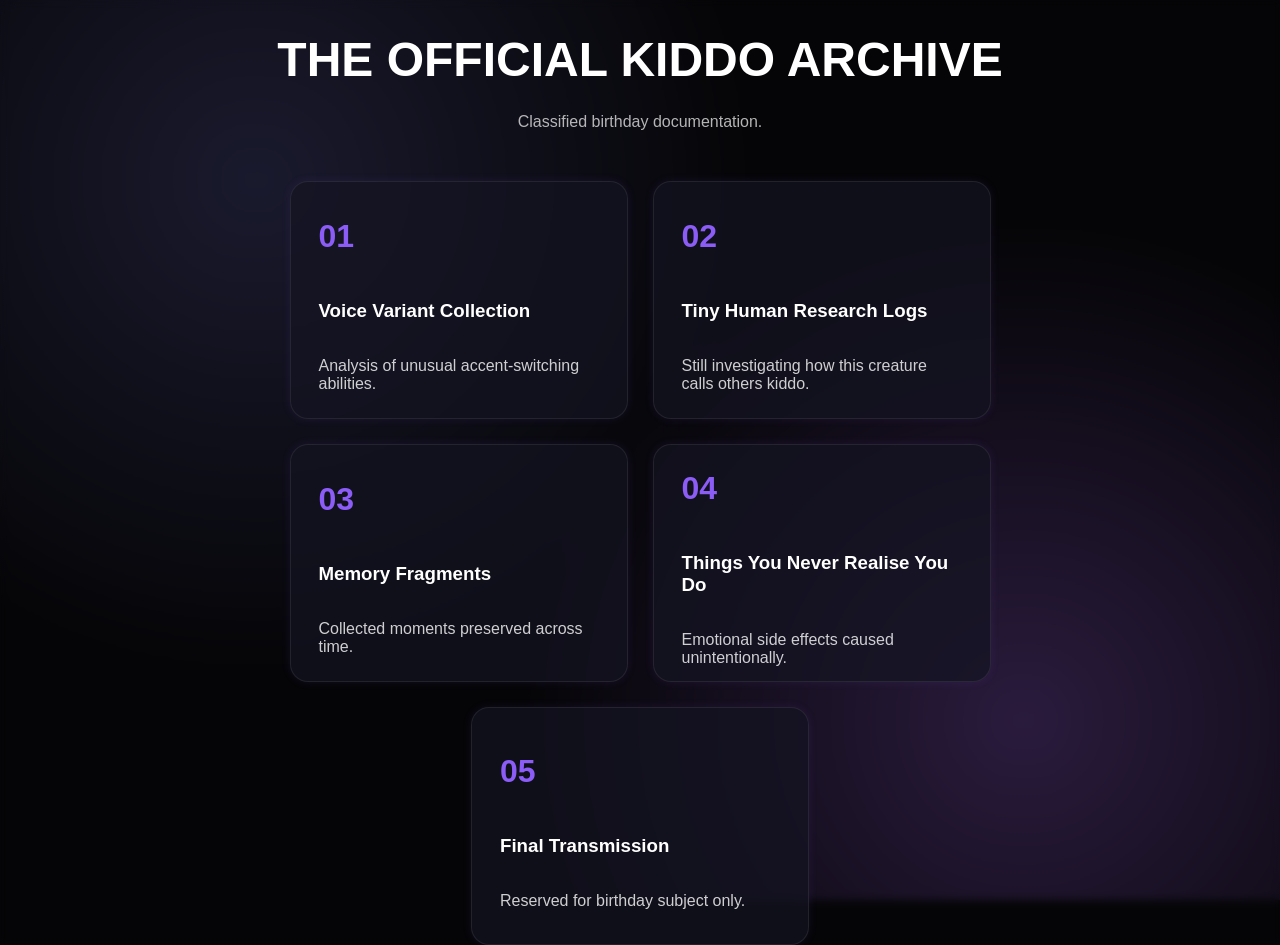
==== archive.html @ fed1a0c4 "Add files via upload" ====
<!DOCTYPE html>
<html lang="en">
<head>
    <meta charset="UTF-8">
    <meta name="viewport" content="width=device-width, initial-scale=1.0">

    <title>Archive</title>

    <link rel="stylesheet" href="style.css">
</head>
<body>

<div class="bg"></div>
<div class="stars"></div>
<div id="transition" class="transition-overlay"></div>
    <div class="archive-container">

        <h1 class="archive-title">
            THE OFFICIAL KIDDO ARCHIVE
        </h1>

        <p class="archive-subtitle">
            Classified birthday documentation.
        </p>

        <div class="card-container">

            <div class="card" onclick="goToPage('voices.html')">
                <h2>01</h2>
                <h3>Voice Variant Collection</h3>
                <p>
                    Analysis of unusual accent-switching abilities.
                </p>
            </div>

            <div class="card" onclick="goToPage('research.html')">
                <h2>02</h2>
                <h3>Tiny Human Research Logs</h3>
                <p>
                    Still investigating how this creature calls others kiddo.
                </p>
            </div>

            <div class="card" onclick="goToPage('memories.html')">
                 <h2>03</h2>
                 <h3>Memory Fragments</h3>
                 <p>
                    Collected moments preserved across time.
                 </p>
                </div>

            <div class="card" onclick="goToPage('heart.html')">
                <h2>04</h2>
                <h3>Things You Never Realise You Do</h3>
                <p>
                    Emotional side effects caused unintentionally.
                </p>
            </div>

            <div class="card" onclick="goToPage('final.html')">
                <h2>05</h2>
                <h3>Final Transmission</h3>
                <p>
                    Reserved for birthday subject only.
                </p>
            </div>
             <script src="script.js"></script>
        </div>
        <script src="script.js"></script>
    </div>

</body>
</html>
---- style.css ----
body{
    margin:0;
    background:#09090f;
    color:white;
    font-family:Arial;
}

body {
    margin: 0;
    overflow-x: hidden;
    background: #050507;
    color: white;
    font-family: Arial;
}

/* MAIN BACKGROUND */
.bg {
    position: fixed;
    inset: 0;
    background: radial-gradient(circle at 20% 20%, #1a1a2e, transparent 40%),
                radial-gradient(circle at 80% 80%, #2a1b3d, transparent 40%),
                #050507;

    z-index: -2;
}

/* STAR LAYER */
.stars {
    position: fixed;
    inset: 0;
    overflow: hidden;
    z-index: -1;
}

/* SHOOTING STAR */
.star {
    position: absolute;
    width: 2px;
    height: 2px;
    background: white;
    opacity: 0.8;
    border-radius: 50%;
    animation: shoot 2s linear forwards;
}

@keyframes shoot {
    0% {
        transform: translate(0, 0);
        opacity: 1;
    }
    100% {
        transform: translate(200px, 200px);
        opacity: 0;
    }
}

.hero{
    height:100vh;

    display:flex;
    flex-direction:column;
    backdrop-filter: blur(2px);

    justify-content:center;
    align-items:center;

    text-align:center;
}

.glitch-text {
    text-shadow: 0 0 10px rgba(139,92,246,0.3);
}

h1{
    font-size:3rem;
    margin-bottom:20px;
}

p{
    opacity:0.8;
}

button{
    margin-top:30px;

    padding:15px 30px;

    border:none;
    border-radius:10px;

    background:#8b5cf6;
    color:white;

    cursor:pointer;

    font-size:1rem;
}
.archive-container {
    display: flex;
    flex-direction: column;
    align-items: center;
    backdrop-filter: blur(4px);
}

.archive-title{
    text-align:center;

    font-size:3rem;

    margin-bottom:10px;
}

.archive-subtitle{
    text-align:center;

    opacity:0.7;

    margin-bottom:50px;
}

.card-container {
    display: flex;
    flex-wrap: wrap;

    justify-content: center;
    gap: 25px;

    max-width: 1000px;
    margin: 0 auto;
}

.card {
    width: 280px;
    height: 180px;
    padding: 28px;

    border-radius: 18px;
    text-decoration: none;
    color: white;


    background: rgba(20, 20, 35, 0.7);
    box-shadow: 0 0 10px rgba(139,92,246,0.1);

    border: 1px solid rgba(255,255,255,0.08);

    transition: all 0.25s ease;

    position: relative;
    overflow: hidden;
    display: flex;
    flex-direction: column;
    justify-content: center;

    flex: 0 0 280px;
}
/* hover = "file activation" feel */
.card:hover {
    transform: translateY(-6px) scale(1.03);
    border-color: rgba(139,92,246,0.4);
    box-shadow: 0 0 25px rgba(139,92,246,0.15);
}

/* subtle glow sweep effect */
.card::before {
    content: "";
    position: absolute;
    top: 0;
    left: -100%;
    width: 100%;
    height: 100%;

    background: linear-gradient(
        90deg,
        transparent,
        rgba(139,92,246,0.1),
        transparent
    );

    transition: 0.5s;
}

.card:hover::before {
    left: 100%;
}

.card h2{
    color:#8b5cf6;

    font-size:2rem;
}
.voices-container{
    min-height:100vh;

    background:#09090f;

    color:white;

    padding:60px 20px;
}

.voices-title{
    text-align:center;

    font-size:3rem;

    margin-bottom:10px;
}

.voices-subtitle{
    text-align:center;

    opacity:0.7;

    margin-bottom:50px;
}

.voice-card{
    max-width:800px;

    margin:20px auto;

    background: rgba(25, 25, 40, 0.8);
    box-shadow: 0 0 15px rgba(255,255,255,0.05);

    border-radius:20px;

    overflow:hidden;

    border:1px solid rgba(255,255,255,0.08);

    transition:0.4s ease;

    transform-origin:top;
}

.voice-header{
    padding:25px;

    cursor:pointer;

    font-size:1.3rem;

    background:#1c1c2b;

    transition:0.3s;
}

.voice-header:hover{
    background:#292940;
}

.voice-content{
    max-height:0;

    overflow:hidden;

    padding:0 25px;

    opacity:0;

    transition:all 0.5s ease;
}

.voice-card.active{
    transform:scale(1.02);

    background:#1a1a2b;

    box-shadow:0 0 30px rgba(139,92,246,0.2);
}

.voice-card.active .voice-content{
    max-height:300px;

    padding:25px;

    opacity:1;
}
.page-navigation{
    display:flex;

    justify-content:space-between;

    align-items:center;

    max-width:900px;

    margin:60px auto 20px auto;

    padding:0 20px;
}

.nav-button{
    text-decoration:none;

    color:white;

    background:#1c1c2b;

    padding:15px 25px;

    border-radius:12px;

    transition:0.3s;
}

.nav-button:hover{
    background:#2a2a40;

    transform:translateY(-3px);
}
.research-container{
    min-height:100vh;

    background:#09090f;

    color:white;

    padding:60px 20px;
}

.research-title{
    text-align:center;

    font-size:3rem;

    margin-bottom:10px;
}

.research-subtitle{
    text-align:center;

    opacity:0.7;

    margin-bottom:50px;
}

.research-card{
    max-width:850px;

    margin:25px auto;

    background: rgba(10, 10, 20, 0.7);
    border-left: 3px solid rgba(139,92,246,0.6);

    padding:30px;

    border-radius:20px;

    border-left:5px solid #8b5cf6;

    transition:0.3s;
}

.research-card:hover{
    transform:translateY(-5px);

    background:#1d1d2e;
}

.research-card h2{
    margin-top:0;

    color:#8b5cf6;
}
.memory-container{
    min-height:100vh;

    background:#09090f;

    display:flex;

    flex-direction:column;

    justify-content:center;

    align-items:center;

    padding:40px 20px;

    color:white;
}

.memory-box{
    max-width:850px;

    width:100%;

    text-align:center;
}

.memory-photo{
    width:100%;

    max-height:75vh;

    object-fit:contain;

    box-shadow: 0 0 80px rgba(255,255,255,0.08);
    border-radius: 20px;
}

.memory-caption{
    margin-top:25px;

    font-size:1.2rem;

    opacity:0.85;
}
.transition-container{
    height:100vh;

    background:#09090f;

    display:flex;

    flex-direction:column;

    justify-content:center;

    align-items:center;

    color:white;

    text-align:center;

    padding:20px;
}

.transition-text{
    font-size:2.5rem;

    margin-bottom:40px;

    opacity:0.9;
}

.transition-button{
    text-decoration:none;

    color:white;

    background:#8b5cf6;

    padding:18px 35px;

    border-radius:15px;

    transition:0.3s;
}

.transition-button:hover{
    transform:translateY(-5px);

    background:#9f67ff;
}
.memory-hint{
    margin-top:25px;

    opacity:0.4;

    font-size:0.9rem;

    letter-spacing:2px;

    text-transform:uppercase;
}
.letter-container {
    height: 100vh;
    display: flex;
    justify-content: center;
    align-items: center;
    background: transparent;
    color: white;
    padding: 40px;
}

.letter-text {
    max-width: 800px;
    font-size: 1.4rem;
    line-height: 2.4rem;
    white-space: pre-wrap;
    text-align: left;
    opacity: 0.95;
}

.cursor {
    display: inline-block;
    font-size: 1.4rem;
    animation: blink 0.8s infinite;
    margin-left: 5px;
}

@keyframes blink {
    50% { opacity: 0; }
}
.final-container{
    min-height:100vh;

    background:transparent;

    display:flex;

    flex-direction:column;

    justify-content:center;

    align-items:center;

    text-align:center;

    padding:40px;

    color:white;
}

.final-intro{
    font-size:2rem;

    margin-bottom:40px;

    opacity:0.9;
}

.birthday-video{
    width:90%;

    max-width:850px;

    border-radius:20px;

    box-shadow:
    0px 0px 40px rgba(255,255,255,0.08);

    margin-bottom:40px;
}

.final-message{
    font-size:1.5rem;

    margin-bottom:30px;

    opacity:0.85;
}

.replay-button{
    text-decoration:none;

    color:white;

    background:#8b5cf6;

    padding:15px 30px;

    border-radius:14px;

    transition:0.3s;
}

.replay-button:hover{
    transform:translateY(-4px);

    background:#9d6bff;
}
.start-screen {
    height: 100vh;
    display: flex;
    justify-content: center;
    align-items: center;
    background: #050507;
    color: white;
    font-size: 1.5rem;
    text-align: center;
    cursor: pointer;
}

.start-screen h1 {
    opacity: 0.8;
    animation: pulse 1.8s infinite;
}

@keyframes pulse {
    0% { opacity: 0.4; }
    50% { opacity: 1; }
    100% { opacity: 0.4; }
}

.letter-container {
    height: 100vh;
    display: flex;
    justify-content: center;
    align-items: center;
    padding: 40px;
    background: #050507;
    color: white;
}

.letter-text {
    max-width: 800px;
    font-size: 1.4rem;
    line-height: 2.4rem;
    white-space: pre-wrap;
}
.stats {
    margin-top: 20px;
}

.line {
    opacity: 0;
    transform: translateY(8px);
    animation: revealLine 0.4s ease forwards;
}

.line:nth-child(1) { animation-delay: 0.2s; }
.line:nth-child(2) { animation-delay: 0.35s; }
.line:nth-child(3) { animation-delay: 0.5s; }
.line:nth-child(4) { animation-delay: 0.65s; }
.line:nth-child(5) { animation-delay: 0.8s; }

@keyframes revealLine {
    to {
        opacity: 0.85;
        transform: translateY(0);
    }
}

/* FINAL IDENTIFICATION LINE */
.result {
    margin-top: 35px;
    font-size: 1.3rem;
    opacity: 0;
    animation: fadeInResult 0.6s ease forwards;
    animation-delay: 1.1s;
    letter-spacing: 1px;
}

@keyframes fadeInResult {
    to {
        opacity: 1;
    }
}

.name {
    color: #8b5cf6;
    font-weight: bold;
    text-transform: uppercase;
    letter-spacing: 2px;
}
.transition-overlay {
    position: fixed;
    inset: 0;
    background: #050507;
    opacity: 0;
    pointer-events: none;
    z-index: 9999;

    transition: opacity 0.6s ease, transform 0.6s ease;
    transform: scale(1.05);
}

/* ACTIVE STATE */
.transition-overlay.active {
    opacity: 1;
    transform: scale(1);
}
.logs {
    display: flex;
    flex-direction: column;
    gap: 25px;

    align-items: center;
    width: 100%;
}

/* INITIAL STATE: hidden */
.research-card {
    width: 100%;
    max-width: 850px;

    opacity: 0;

    transform: translateY(20px); /* safer than X shift */

    transition: all 0.6s ease;
}
.research-card.show {
    opacity: 1;
    transform: translateY(0);
}
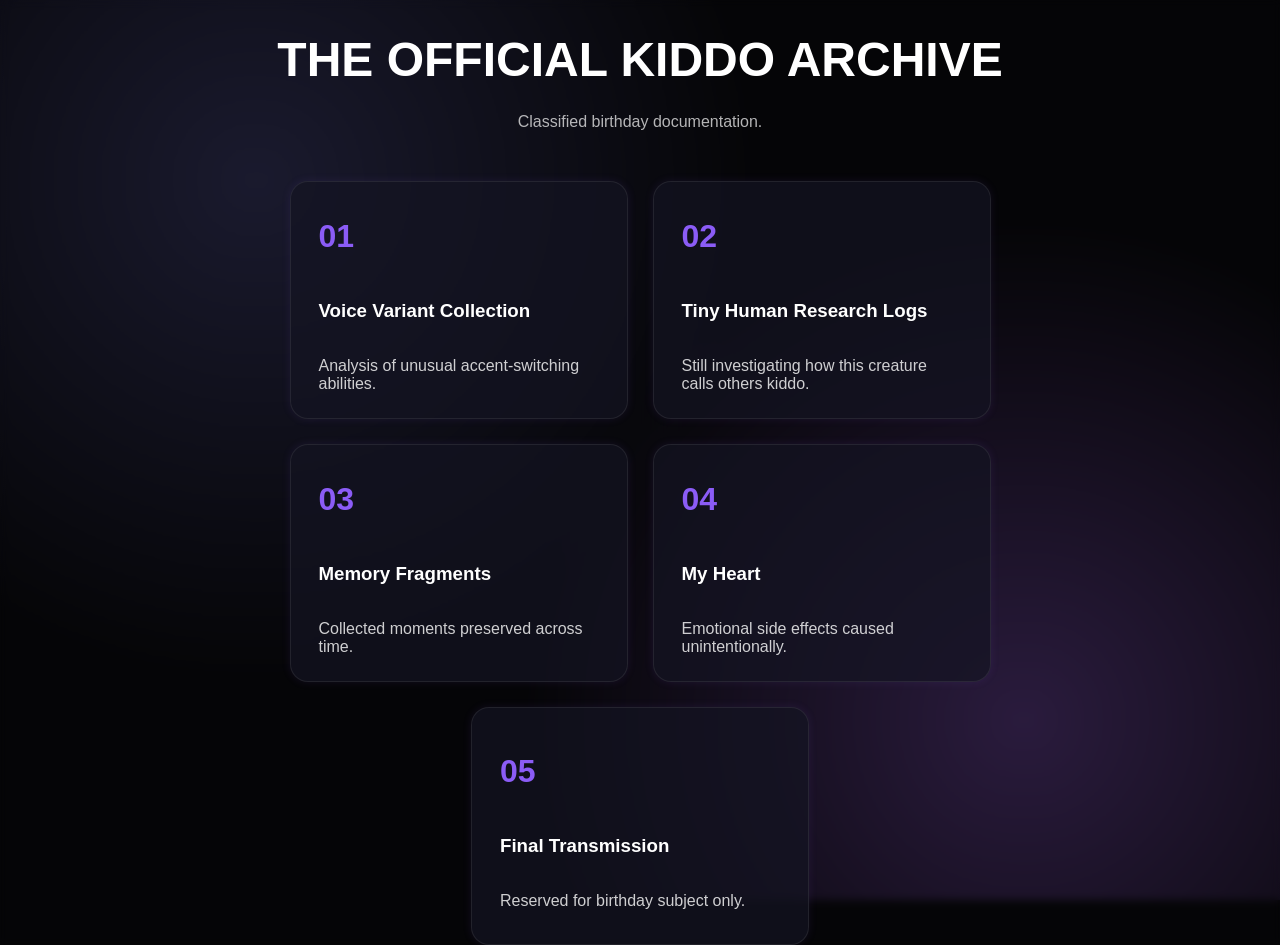
==== commit a47446f3: "Update archive.html" ====
--- a/archive.html
+++ b/archive.html
@@ -51,7 +51,7 @@
 
             <div class="card" onclick="goToPage('heart.html')">
                 <h2>04</h2>
-                <h3>Things You Never Realise You Do</h3>
+                <h3>My Heart</h3>
                 <p>
                     Emotional side effects caused unintentionally.
                 </p>
@@ -70,4 +70,4 @@
     </div>
 
 </body>
-</html>+</html>
